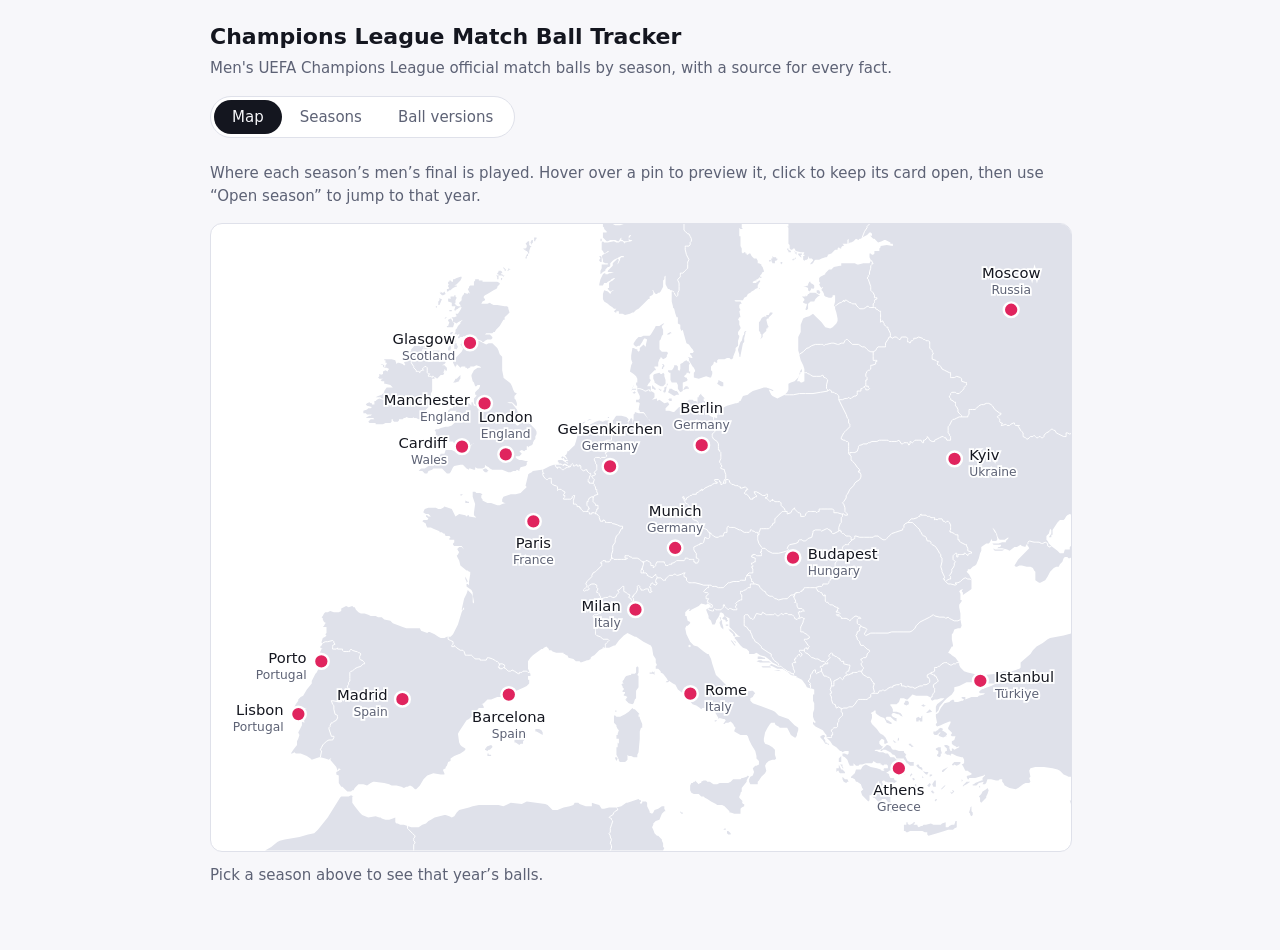
==== ucl-ball-tracker/index.html @ f36998cb "Add Champions League match ball tracker Co-Authored-By: Claude Sonnet 5.5 <noreply@anthropic.com> Cl" ====
<!DOCTYPE html>
<html lang="en"><head><meta charset="utf-8">
<meta name="viewport" content="width=device-width, initial-scale=1, viewport-fit=cover">
<title>Champions League Match Ball Tracker</title>
<style>
:root{--bg:#f7f7fa;--card:#fff;--tx:#14161f;--mu:#5d6275;--bd:#dfe1ea;--ac:#1d3fbf;--chip:#eef1fb;--warn:#fff4d6;--wtx:#6b4b00;box-sizing:border-box;padding-top:env(safe-area-inset-top,0px);padding-bottom:env(safe-area-inset-bottom,0px)}
@media (prefers-color-scheme:dark){:root:not([data-theme="light"]){--bg:#0f1119;--card:#181b27;--tx:#eceef6;--mu:#a0a6bd;--bd:#2a2f42;--ac:#8fa8ff;--chip:#222744;--warn:#3a2f10;--wtx:#f1d98a}}
html{scroll-padding-top:env(safe-area-inset-top,0px)}
body{margin:0;background:var(--bg);color:var(--tx);font:15px/1.5 system-ui,-apple-system,"Segoe UI",sans-serif}
main{max-width:860px;margin:0 auto;padding:20px 16px 48px}

h1{font-size:22px;margin:0 0 4px}h2{font-size:17px;margin:28px 0 10px}
.sub{color:var(--mu);margin:0 0 16px}
.tl{display:flex;align-items:center;gap:6px;margin-bottom:18px}
.tlnav{flex:none;width:34px;height:34px;border-radius:50%;border:1px solid var(--bd);background:var(--card);color:var(--tx);font:inherit;font-size:20px;line-height:1;cursor:pointer;display:flex;align-items:center;justify-content:center}
.tlnav.off{opacity:.3;pointer-events:none}
.tls{flex:1;min-width:0;overflow-x:auto;scrollbar-width:none;padding-bottom:18px;margin-bottom:-6px}
.tls::-webkit-scrollbar{display:none}
.tlt{position:relative;display:inline-flex;min-width:100%}
.tlbar{position:absolute;left:0;right:0;top:0;height:8px;border-radius:4px;background:var(--chip)}
.tlfill{position:absolute;left:0;top:0;bottom:0;border-radius:4px;background:var(--tx);transition:width .25s}
.tli{all:unset;position:relative;z-index:1;flex:none;width:124px;box-sizing:border-box;display:flex;flex-direction:column;align-items:center;gap:12px;padding-top:26px;cursor:pointer}
.tld{width:16px;height:16px;border-radius:50%;background:var(--bd);transition:box-shadow .15s}
.tli.on .tld{background:var(--tx);box-shadow:0 0 0 6px var(--bd)}
.tlp{font-size:15px;font-weight:600;padding:8px 14px;border-radius:999px;background:var(--chip);color:var(--mu)}
.tli.on .tlp{background:var(--tx);color:var(--bg)}
.tli:hover .tlp{color:var(--tx)}.tli.on:hover .tlp{color:var(--bg)}
.tli:focus-visible .tlp{outline:2px solid var(--ac);outline-offset:2px}
.tab{border:1px solid var(--bd);background:var(--card);color:var(--tx);padding:6px 14px;border-radius:999px;font:inherit;cursor:pointer}
.tab[aria-selected=true]{background:var(--ac);color:var(--bg);border-color:var(--ac)}
.card{background:var(--card);border:1px solid var(--bd);border-radius:12px;padding:16px;margin-bottom:14px}
.card h3{margin:0 0 2px;font-size:16px}.when{color:var(--mu);font-size:13px;margin-bottom:10px}
dl{margin:0;display:grid;grid-template-columns:130px 1fr;gap:8px 12px}
dt{color:var(--mu);font-size:13px}dd{margin:0}
.rv{display:block;margin-top:5px;font:inherit;font-size:11px;line-height:1.5;border:1px solid var(--bd);background:var(--card);color:var(--mu);border-radius:999px;padding:1px 4px;cursor:pointer;max-width:100%}
.rvb .rv{display:inline-block;margin:6px 0 0}
.rv[data-s="1"]{background:var(--warn);color:var(--wtx);border-color:transparent}
.rv[data-s="2"]{background:color-mix(in srgb,#22a559 22%,var(--card));color:var(--tx);border-color:transparent}
[data-st="2"] .chip{display:none}
.rvs{color:var(--mu);font-size:12px;margin:-6px 0 14px}
.chip{position:relative;display:inline-block;background:var(--chip);color:var(--ac);border-radius:6px;padding:0 6px;font-size:12px;margin-left:4px;text-decoration:none}
.chip::after{content:attr(data-tip);position:absolute;left:0;bottom:130%;width:max-content;max-width:260px;background:var(--tx);color:var(--bg);padding:6px 8px;border-radius:6px;font-size:12px;line-height:1.35;opacity:0;pointer-events:none;transition:opacity .12s;z-index:5;white-space:normal}
.chip:hover::after,.chip:focus-visible::after{opacity:1}
.note{background:var(--warn);color:var(--wtx);border-radius:8px;padding:8px 12px;margin:10px 0 0;font-size:13px}
ol.src{padding-left:0;list-style:none;margin:0}
ol.src li{padding:8px 0;border-bottom:1px solid var(--bd);display:flex;gap:10px;align-items:baseline;flex-wrap:wrap}
.id{font-weight:600;min-width:34px}.type{font-size:12px;color:var(--mu);border:1px solid var(--bd);border-radius:6px;padding:0 6px}
a{color:var(--ac)}ol.src a{overflow-wrap:anywhere}
ul{margin:6px 0 0;padding-left:20px}
.mapwrap{position:relative}.map{width:100%;height:auto;display:block;background:var(--card);border:1px solid var(--bd);border-radius:12px}
.land{fill:var(--bd);stroke:none}.bord{fill:none;stroke:var(--card);stroke-width:.8}.pin{cursor:pointer;outline:none}.pin circle{fill:#e0245e;stroke:#fff;stroke-width:2;transition:r .12s}
.pin:hover circle,.pin:focus circle,.pin.on circle{r:9}
.pin .cty{font-size:10px;fill:var(--mu)}
.pin text{font-size:12px;fill:var(--tx);paint-order:stroke;stroke:var(--card);stroke-width:3px;pointer-events:none}
.maptip{position:absolute;width:min(300px,92%);transform:translateX(-50%);background:var(--card);color:var(--tx);border:1px solid var(--bd);border-radius:10px;padding:10px 12px;box-shadow:0 6px 20px rgba(0,0,0,.18);font-size:13px;line-height:1.45;z-index:6}
.maptip[hidden]{display:none}
.tl[hidden]{display:none}
.vrow{display:flex;gap:12px;overflow-x:auto;margin:14px 0 4px;padding-bottom:8px}.vi{flex:0 0 180px;font-size:13px}.vi b{display:block;margin:6px 0 2px;font-size:14px}.ph{width:100%;aspect-ratio:1/1;border-radius:12px;border:1.5px dashed var(--mu);display:flex;align-items:center;justify-content:center;color:var(--mu);font-size:12px}.seg{display:inline-flex;border:1px solid var(--bd);border-radius:999px;padding:3px;background:var(--card);margin:0 0 16px}
.seg button{border:0;background:transparent;color:var(--mu);font:inherit;padding:6px 18px;border-radius:999px;cursor:pointer}
.seg button.on{background:var(--tx);color:var(--bg)}
.snav{display:flex;align-items:center;gap:8px;flex-wrap:wrap;margin-bottom:12px}.sp{flex:1}
.sb{border:1px solid var(--bd);background:var(--card);color:var(--tx);border-radius:8px;padding:6px 12px;font:inherit;font-size:13px;cursor:pointer}
.sb:hover{border-color:var(--ac);color:var(--ac)}
.tf{display:grid;grid-template-columns:auto 1fr;gap:2px 12px;margin:6px 0 2px}.tf dt{color:var(--mu)}.tf dd{margin:0}
.go{display:inline-block;margin-top:6px;border:1px solid var(--ac);background:transparent;color:var(--ac);border-radius:6px;padding:2px 10px;font:inherit;font-size:12px;cursor:pointer}.go:hover{background:var(--ac);color:var(--bg)}
.pic{display:block;width:min(100%,300px);aspect-ratio:1/1;object-fit:cover;object-position:center;background:#fff;margin:4px auto 12px;border-radius:12px}.cap{text-align:center;color:var(--mu);font-size:12px;margin-bottom:12px}
@media(max-width:520px){dl{grid-template-columns:1fr;gap:2px}dt{margin-top:6px}}
.pic{cursor:zoom-in}
.lb{position:fixed;inset:0;z-index:50;background:color-mix(in srgb,var(--bg) 45%,transparent);-webkit-backdrop-filter:blur(10px);backdrop-filter:blur(10px);display:flex;align-items:center;justify-content:center;overflow:auto;overscroll-behavior:contain}
.lb[hidden]{display:none}
.lb img{width:min(62vw,54vh);height:min(62vw,54vh);object-fit:contain;background:#fff;border-radius:12px;box-shadow:0 8px 30px rgba(0,0,0,.18);cursor:zoom-in;transition:transform .2s ease;user-select:none}
.lb img.z{transform:scale(2.4);cursor:zoom-out}
.lbw{position:relative;width:min(62vw,54vh);height:min(62vw,54vh)}
.lb .lbb{position:absolute;top:-46px;left:0;z-index:51;display:flex;align-items:center;gap:6px;background:var(--bg);color:var(--tx);border:1px solid var(--bd);border-radius:999px;padding:9px 16px 9px 12px;font:inherit;font-size:14px;font-weight:600;cursor:pointer;box-shadow:0 2px 10px rgba(0,0,0,.12)}
.lb .lbc{position:fixed;left:0;right:0;bottom:14px;text-align:center;color:var(--mu);font-size:13px;padding:0 16px;pointer-events:none}
.fin{padding:18px 16px 14px}
.fl{text-align:center;color:var(--mu);font-size:13px;margin-bottom:14px}.fl b{color:var(--tx);font-weight:600}
.fm{display:grid;grid-template-columns:1fr auto 1fr;align-items:center;gap:10px}
.tm{text-align:center;font-size:17px;font-weight:600;line-height:1.25;color:var(--mu)}
.tm.win{color:var(--tx)}
.tc{display:block;font-size:12px;font-weight:400;color:var(--mu);margin-top:2px}
.tm .pill{display:block;width:max-content;margin:8px auto 0;background:var(--ac);color:#fff;border-radius:999px;padding:2px 10px;font-size:11px;font-weight:600;letter-spacing:.04em;text-transform:uppercase}
.sc{text-align:center;font-size:34px;font-weight:700;letter-spacing:.02em;white-space:nowrap}
.sc small{display:block;font-size:12px;font-weight:600;color:var(--mu);letter-spacing:0;margin-top:2px}
.ftbd{text-align:center;color:var(--mu);font-size:15px;padding:6px 0}
.fsrc{text-align:center;margin-top:12px}
@media(max-width:520px){.fm{grid-template-columns:1fr;gap:8px}.tm{font-size:16px}.sc{font-size:30px}}
.yarr{display:flex;justify-content:center;gap:34px;margin:-2px 0 12px}
.yarr[hidden]{display:none}
.yarr button{width:28px;height:22px;border:1px solid var(--bd);background:var(--card);color:var(--tx);border-radius:999px;font:inherit;font-size:13px;line-height:1;cursor:pointer;padding:0}
.yarr button:hover:not(:disabled){background:var(--ac);border-color:var(--ac);color:#fff}
.yarr button:disabled{opacity:.35;cursor:default}
.ylw{text-align:center;margin:-4px 0 12px}.ylw[hidden]{display:none}
.ylw button{border:1px solid var(--ac);background:var(--card);color:var(--ac);border-radius:999px;padding:5px 14px;font:inherit;font-size:13px;font-weight:600;cursor:pointer}
.ylw button:hover{background:var(--ac);color:#fff}
.tli.cur{position:sticky;left:0;z-index:3;width:104px;background:linear-gradient(to bottom,transparent 10px,var(--bg) 10px)}
.tli.cur .tlcap{position:absolute;left:0;right:0;bottom:-17px;text-align:center;font-size:11px;color:var(--mu)}
@media(max-width:520px){.tli.cur{width:92px}.tli.cur .tlp{font-size:13px;padding:8px 10px}}
</style></head><body><main>
<h1>Champions League Match Ball Tracker</h1>
<p class="sub">Men's UEFA Champions League official match balls by season, with a source for every fact.</p>
<div class="seg" id="seg"><button data-v="map" class="on">Map</button><button data-v="seasons">Seasons</button><button data-v="versions">Ball versions</button></div>
<div class="rvs" id="rvs"></div>
<div class="tl" id="tlbox" hidden><button class="tlnav" id="tlprev" aria-label="Scroll to newer seasons">‹</button><div class="tls" id="tls"><div class="tlt" id="tlt"></div></div><button class="tlnav" id="tlnext" aria-label="Scroll to older seasons">›</button></div>
<div class="yarr" id="yarr" hidden><button type="button" id="ynew" aria-label="Newer season (forward one year)">←</button><button type="button" id="yold" aria-label="Older season (back one year)">→</button></div>
<div id="view"></div>
</main>
<script>
const S={"1":["UEFA.com: adidas unveils new UCL and UWCL balls (league phase)","Official","https://www.uefa.com/uefachampionsleague/news/029c-1e940765aef5-7fcc4f62fece-1000--adidas-unveils-n"],"2":["90min: match ball designs revealed for 2025/26","Media","https://www.90min.com/champions-league-match-ball-designs-revealed-2025-26"],"3":["SuperSport: adidas press release text (league phase balls)","Press release","https://supersport.com/football/news/906ee7b3-3620-4c96-b8d7-da6984ed015b/adidas-unveils-new-official-match-balls-for-league-phase-of-ucl-women-s-champs-league"],"4":["Statsroom: adidas unveils 2025/26 balls (tech and design)","Media","https://statsroom.com/news/68b053472ccb5fc35b8578d6/adidas-unveils-new-official-match-balls-for-202526-uefa-champions-league-and-womens-champions-league"],"5":["Arsenal.com: adidas unveils Champions League match balls","Club site","https://prd-sandbox.arsenal.com/news/adidas-unveils-champions-league-match-balls-a0iYk8W05B77"],"6":["Pulse Ghana: adidas 25th-anniversary UCL ball","Media","https://www.pulse.com.gh/story/adidas-unveils-25th-anniversary-uefa-champions-league-match-ball-2026011314260526260"],"7":["Footy Headlines: 25-year anniversary ball (pre-release leak)","Leak","https://amp.footyheadlines.com/911584146482834496"],"8":["UEFA.com: adidas unveils official match ball for 2026 final","Official","https://www.uefa.com/uefachampionsleague/news/02a2-1fe20f7f09cf-9bcd591d1c6e-1000--adidas-unveils-official-match-ball-for-2026-champions-leag"],"9":["Goal: adidas reveal 2026 Budapest final ball","Media","https://www.goal.com/en-ng/news/adidas-champions-league-2026-final-ball/blt20774b42022914b2"],"10":["Soccer Bible: adidas drops the final ball for Budapest 2026","Media","https://www.soccerbible.com/performance/football-equipment/2026/02/adidas-drops-the-uefa-champions-league-final-ball-for-budapest-2026/amp/"],"11":["Inside World Football: adidas rolls out 2026 UCL ball (Feb 9)","Media","https://www.insideworldfootball.com/2026/02/09/adidas-rolls-2026-uefa-champions-league-ball/"],"12":["Foot Africa: final ball unveiled, on sale Feb 9","Media","https://foot-africa.com/en/news/champions-league-2026-adidas-unveils-the-official-final-ball-photo-1078598/"],"13":["Max Ivanov (Substack note): debut at knockout play-off, Feb 17","Social post","https://substack.com/@maxivanovofficial/note/c-213748854"],"14":["World Soccer Store: KO and final ball listing","Retail","https://worldsoccerstore.it.com/?p=61055"],"15":["Footy Headlines: final ball colorway leak","Leak","https://www.footyheadlines.com/2025/05/ucl-25-26-final-ball.html?m=1"],"16":["House of Heat: league stage ball","Retail/blog","https://houseofheat.co/adidas/adidas-2026-uefa-champions-league-final-ball-budapest"],"17":["Juventus.com: league phase balls","Club site","https://www.juventus.com/en/news/articles/stars-on-the-ball-eyes-on-the-prize-juventus-champions-league-begins"],"18":["UEFA.com: adidas unveils 2026/27 league phase balls (26 Aug 2026)","Official","https://www.uefa.com/uefachampionsleague/news/02a8-217045418da6-07a4f6945e68-1000--adidas-unveils-new-uefa-champions-league-and-uefa-women-s-ch/"],"19":["UEFA.com (UC3): adidas celebrates 25-year partnership with anniversary ball","Official","https://www.uefa.com/uc3/news-and-sales/news/02a1-1fa9bfb63dd0-33417ef82ac7-1000--adidas-celebrates-25-year-uefa-champions-league-partnershi/"],"20":["Goal: adidas drop the official 2026-27 UCL match balls","Media","https://www.goal.com/en-gb/news/adidas-2026-27-champions-league-match-balls/blt2a8739600ff74b24"],"21":["Inside World Football: adidas unveils 2026/27 balls (Aug 27)","Media","https://www.insideworldfootball.com/2026/08/27/adidas-unveils-official-uefa-champions-league-match-balls/"],"22":["Footy Headlines: 26-27 league stage ball leak","Leak","https://footyheadlines.com/2025/11/ucl-26-27-ball.html"],"23":["Footy Headlines: 2027 final ball leak (June 2026)","Leak","https://www.footyheadlines.com/2026/06/adidas-2027-match-balls-leaked.html"],"24":["Skroutz: 26/27 ball product guide (retail)","Retail","https://www.skroutz.gr/articles/4129/champions-league-ball-26-27"],"25":["Foot Africa: 2026-27 official ball unveiled","Media","https://foot-africa.com/en/news/champions-league-the-2026-2027-seasons-official-ball-unveiled-1330555/"],"26":["Footy Headlines: Champions League 26-27 Winter Ball released","Media","https://www.footyheadlines.com/8747120455/champions-league-26-27-winter-ball-released.html"],"27":["Unisport: UCL 26/27 Pro Winter Ball product page","Retail","https://www.unisportstore.com/footballs/adidas-football-pro-winter-champions-league-202627-match-ball-lucid-lemonpure-ruby/469429/"],"28":["Goal: 2025-26 UCL balls gallery and buying guide","Media (gallery)","https://www.goal.com/en/lists/adidas-champions-league-2025-26-match-balls/bltd18a74a9fbd8dd1c"],"29":["Arsenal.com: adidas reveals final match ball","Club site","https://prd-sandbox.arsenal.com/news/adidas-reveals-champions-league-final-match-ball-ajKdM7E2StPd"],"30":["KEEPERsport: UCL Final 2026 Pro match ball product page","Retail","https://www.keepersport.net/10371189-jx9077-jx9077-5.html"],"31":["Pro:Direct: UCL 26/27 Pro ball product page","Retail","https://www.prodirectsport.us/products/adidas-uefa-champions-league-26-27-pro-soccer-ball-white-multicolour-soccer-balls-4005336"],"32":["UEFA.com: 2026/27 Champions League dates and final","Official","https://www.uefa.com/uefachampionsleague/news/02a6-20d57cfcd03e-407c22a7f465-1000--2026-27-champions-league-teams-dates-draws-format-final/"],"33":["AP via Gulf News: Madrid to host 2027 final (also gives Budapest, 30 May 2026)","Media","https://gulfnews.com/sport/football/madrid-to-host-2027-champions-league-final-1.500266031"],"34":["adidas News: reveals 2024/25 UCL and UWCL official match balls (press release)","Press release","https://news.adidas.com/teams/adidas-reveals-official-match-balls-of-2024-25-uefa-champions-league--and-uefa-women-s-champions-lea/s/ec12c573-80f6-4f95-860a-b53be6244bad"],"35":["UEFA.com: adidas unveils official 2024/25 balls (28 Aug 2024)","Official","https://www.uefa.com/uefachampionsleague/news/0290-1bb7f3659be7-1a501c9de8ff-1000--adidas-unveils-official-2024-25-uefa-champions-league-and-u"],"36":["UEFA.com: adidas unveil Fired Up ball for matchdays 7 and 8 (12 Dec 2024)","Official","https://www.uefa.com/uefachampionsleague/news/0294-1c8d1db6b59c-7d352f8eadbb-1000--adidas-unveil-new-fired-up-ball-to-be-used-on-champions-/"],"37":["UEFA.com: adidas and UEFA unveil knockout phase ball, Pro Ball Munich (10 Feb 2025)","Official","https://www.uefa.com/uefachampionsleague/news/0296-1d05cce76383-5deb5114c6ba-1000--adidas-and-uefa-unveil-new-official-ball-for-uefa-champi/"],"38":["SuperSport: adidas unveils knockout phase ball (on pitch from 11 Feb)","Media","https://supersport.com/football/general/news/d44bd83d-2aa6-4daa-a2de-d53a29a08adb/adidas-unveils-new-official-match-ball-for-knockout-phase-of-uefa-champions-league-24-25"],"39":["Soccer Bible: 24/25 knockout phase match ball","Media","https://www.soccerbible.com/performance/football-equipment/2025/02/adidas-present-the-2425-knockout-phase-match-ball-for-the-champions-league/amp/"],"40":["Versus: adidas unveils UCL and UWCL balls for 2024/25","Media","https://versus.uk.com/articles/adidas-unveils-ucl-and-uwcl-official-match-balls-for-2024-25"],"41":["SGB Online: adidas releases 2024/25 UCL and UWCL balls","Media","https://sgbonline.com/?p=321104"],"42":["Flashscore: 2025 final, Allianz Arena, Munich, 31 May","Media","https://www.flashscore.com/news/football-champions-league-2025-champions-league-final-inter-v-psg-where-to-watch-and-all-you-need-to-know/WYZpmSon/"],"43":["Euronews: PSG win the 2026 final on penalties against Arsenal","Media","https://www.euronews.com/2026/05/30/paris-saint-germain-wins-the-champions-league-after-penalty-shootout-victory-against-arsen"],"44":["AP via Michigan Public: PSG win back-to-back titles after shootout vs Arsenal","Media","https://www.michiganpublic.org/2026-05-30/psg-wins-back-to-back-champions-league-titles-after-shootout-victory-against-arsenal"],"45":["Surf Wiki: 2025 UEFA Champions League final (PSG 5-0 Inter, 31 May 2025)","Reference","https://www.doc.surf/wiki/2025-uefa-champions-league-final"],"46":["adidas Singapore: UCL Pro 24/25 League Phase Ball","Brand store","https://www.adidas.com.sg/ucl-pro-24-25-league-phase-ball/IS7438.html"],"47":["Authentic Soccer: UCL Pro 24 ball","Retail","https://authenticsoccer.com/adidas-UCL-Pro-24-Soccer-Ball-White-Black-IS7438.aspx"],"48":["Team Town Sports: UCL24 Pro ball","Retail","https://teamtownsports.com/en_CA/sports/soccer/soccer-balls/adidas/ucl24-pro-soccer-ball/9032404.html"],"49":["ProSoccer: 2024-25 UCL Pro match ball","Retail","https://www.prosoccer.com/products/adidas-2024-25-ucl-pro-match-ball"],"50":["Supersports Vietnam: adidas UCL Pro ball","Retail","https://supersports.com.vn/en/products/banh-bong-da-adidas-ucl-pro-is7438-white"],"51":["adidas Canada: UCL Pro 24/25 Knockout Phase Ball","Brand store","https://www.adidas.ca/en/uefa-champions-league-pro-24-25-knockout-phase-ball/JH1279.html"],"52":["eBay: adidas UCL Pro 24/25 ball, seller listing","Marketplace","https://www.ebay.de/itm/167307583562"],"53":["adidas Ireland: UCL Pro 25/26 League Stage Ball","Brand store","https://www.adidas.ie/ucl-pro-25-26-league-stage-ball/JD0188.html"],"54":["ProSoccer: 2025 UCL Pro League Stage ball","Retail","https://www.prosoccer.com/products/adidas-2025-ucl-pro-league-stage-soccer-ball"],"55":["Team Town Sports: 2025 UCL Pro ball","Retail","https://www.teamtownsports.com/en_CA/sports/soccer/soccer-balls/adidas/2025-ucl-pro-soccer-ball/9035302.html"],"56":["Premium Soccer: UCL Pro 25/26 League Stage Ball","Retail","https://premiumsoccer.com/products/ucl-pro-25-26-league-stage-ball-jd0188"],"57":["adidas UK: UCL Pro 25/26 League Stage Ball","Brand store","https://www.adidas.co.uk/ucl-pro-25-26-league-stage-ball/JD0188.html"],"58":["Pro:Direct US: UCL 25/26 Pro Third ball (white/silver)","Retail","https://www.prodirectsport.us/products/adidas-uefa-champions-league-25-26-pro-third-soccer-ball-white-silver-met-soccer-balls-1041910"],"59":["Pro:Direct EU: UCL 25/26 Pro Third ball (white/silver)","Retail","https://www.prodirectsport.ie/products/adidas-uefa-champions-league-25-26-pro-third-football-white-silver-met-footballs-1041910"],"60":["Soccer Bible: adidas drop special 25/26 UCL third ball","Media","https://backoffice.soccerbible.com/performance/football-equipment/2026/01/adidas-drop-special-2526-ucl-third-ball/"],"61":["Pro:Direct EU: UCL 25/26 Pro ball, dark purple (knockouts and final)","Retail","https://www.prodirectsport.ie/products/adidas-uefa-champions-league-25-26-pro-football-dark-purple-white-solar-yellow-footballs-1041948"],"63":["ProSoccer: 2026-27 UCL Pro ball","Retail","https://www.prosoccer.com/products/adidas-2026-27-ucl-pro-soccer-ball"],"64":["Pro:Direct EU: UCL 26/27 Pro ball","Retail","https://www.prodirectsport.ie/products/adidas-uefa-champions-league-26-27-pro-football-white-multicolour-footballs-4005336"],"65":["adidas Turkey: UCL 26/27 Pro Ball","Brand store","https://www.adidas.com.tr/en/uefa-champions-league-26-27-pro-ball/KE9757.html"],"66":["Pro:Direct EU: UCL 26/27 Winter League football (replica)","Retail","https://www.prodirectsport.ie/products/adidas-uefa-champions-league-26-27-winter-league-football-lucid-lemon-green-purple-burst-footballs-4005339"],"67":["adidas US: UCL Pro Winter 24/25 League Phase Ball","Brand store","https://www.adidas.com/us/ucl-pro-winter-24-25-league-phase-ball/IX4052.html"],"68":["Wikipedia: Adidas Finale (ball table by season)","Reference","https://en.wikipedia.org/wiki/Adidas_Finale"],"69":["Wikipedia: List of European Cup and UEFA Champions League finals","Reference","https://en.wikipedia.org/wiki/List_of_European_Cup_and_UEFA_Champions_League_finals"],"70":["Soccer Bible: adidas UCL Finale ball retrospect (every final ball 2001-2018)","Media (gallery)","https://www.soccerbible.com/performance/football-equipment/2018/adidas-ucl-finale-ball-retrospect/"],"71":["Footy Headlines: all adidas Champions League final balls since 2001","Media (gallery)","https://www.footyheadlines.com/2021/02/all-adidas-champions-league-final-balls-since-2001.html"],"72":["UEFA.com: adidas matchballs (Finale London 2011)","Official","https://www.uefa.com/uefachampionsleague/news/newsid=934490.html"],"73":["UEFA.com: final match ball 2013, Wembley","Official","https://www.uefa.com/uefachampionsleague/news/0205-0e9e1d44bb7f-ffd7020e6069-1000--final-match-ball"],"74":["adidas press text via Football Fashion: Finale Wembley 2013","Press release","https://footballfashion.org/wordpress/2013/01/30/adidas-finale-wembley-official-match-ball-for-the-uefa-champions-league-final-2013/"],"75":["Soccer Bible: adidas reveal UCL 17/18 group stage match ball","Media","https://www.soccerbible.com/performance/football-equipment/2017/adidas-reveal-ucl-1718-group-stage-match-ball/"],"76":["Soccer Bible: adidas unveil 2018 Champions League final ball (Kyiv)","Media","https://www.soccerbible.com/performance/football-equipment/2018/adidas-unveil-2018-champions-league-final-ball/"],"77":["Soccer Bible: adidas unveil the 2019 UCL Finale match ball (Madrid)","Media","https://www.soccerbible.com/performance/football-equipment/2019/adidas-unveil-the-2019-ucl-finale-match-ball/"],"78":["Soccer Bible: adidas reveal the UCL 2020 Finale Istanbul ball","Media","https://www.soccerbible.com/performance/football-equipment/2020/02/adidas-reveal-the-ucl-2020-finale-istanbul-ball/"],"79":["Soccer Bible: adidas unveil the Finale Istanbul 21 ball","Media","https://www.soccerbible.com/performance/football-equipment/2021/02/adidas-unveil-the-finale-istanbul-21-ucl-official-match-ball/"],"80":["UEFA.com: official ball for the 2020/21 group stage (press release)","Official","https://www.uefa.com/news-media/news/0262-108125aa7213-ea41fa91a319-1000--official-ball-for-2020-21-uefa-champions-league-group-stage-pre/"],"81":["Footy Headlines: Finale Istanbul 2021 20th anniversary ball","Media","https://amp.footyheadlines.com/7432908565914796158"],"82":["adidas News: official match ball for the 2022 final (Peace Ball)","Press release","https://news.adidas.com/football/adidas-introduces-the-official-match-ball-of-the-uefa-champions-league-final/s/6374bf27-fe94-4883-bb46-4db60edc601f"],"83":["Soccer Bible: adidas unveil the 2022 UCL final ball","Media","https://www.soccerbible.com/performance/football-equipment/2022/05/adidas-unveil-2022-ucl-final-official-match-ball/"],"84":["FourFourTwo: UCL Pro Void, the 2022/23 Champions League ball","Media","https://www.fourfourtwo.com/news/champions-league-ball-202223-adidas-have-dropped-the-new-ucl-pro-void-ball-already-and-its-bright-and-bold"],"85":["Footy Headlines: Adidas UCL Pro Void 22-23 ball","Media","https://amp.footyheadlines.com/7331943869593073421"],"86":["UEFA.com: official 2023 final ball unveiled (Istanbul)","Official","https://uefa.com/uefachampionsleague/news/027f-1779a6e4c880-13c4840a9135-1000--official-2023-uefa-champions-league-final-ball-unveiled"],"87":["Soccer Bible: adidas unveil 2023 UCL knockout and final ball","Media","https://www.soccerbible.com/performance/football-equipment/2023/02/adidas-unveil-2023-ucl-knockout-final-match-ball/"],"88":["adidas Philippines: UCL Pro Istanbul ball","Brand store","https://www.adidas.com.ph/ucl-pro-istanbul-ball/HU1576.html"],"89":["Soccerpost: adidas UCL Istanbul Pro match ball","Retail","https://soccerpost.com/products/adidas-ucl-istanbul-pro-match-ball-white-royblu-sorang-silvmt-hu1576"],"90":["Classic Football Shirts: 2023 UCL final Pro match ball","Retail","https://classicfootballshirts.com/2023-uefa-champions-league-final-adidas-pro-match-ball-in-box-size-5hu1576-mcy-int-5.html"],"91":["adidas Australia: UCL Pro 23/24 Group Stage Ball","Brand store","https://www.adidas.com.au/ucl-pro-ball/IA0953.html"],"92":["Dick's Sporting Goods: adidas UCL 23/24 group stage Pro ball","Retail","https://www.dickssportinggoods.com/p/adidas-uefa-champions-league-23-24-group-stage-pro-official-match-ball-23adiuclprf23xxxxscb/23adiuclprf23xxxxscb"],"93":["Dick's Sporting Goods: adidas UCL 2024 knockout stage Pro ball","Retail","https://www.dickssportinggoods.com/p/adidas-uefa-champions-league-2024-knockout-stage-pro-official-match-ball-24adiuclprss24xxxscb/24adiuclprss24xxxscb"],"94":["adidas Australia: UCL Pro 23/24 Knockout Ball","Brand store","https://www.adidas.com.au/ucl-pro-23-24-knockout-ball/IN9340.html"],"95":["adidas US: UCL Pro 23/24 Knockout Ball","Brand store","https://www.adidas.com/us/ucl-pro-23-24-knockout-ball/IN9340.html"],"96":["Sports Illustrated: new UCL ball unveiled for the knockout rounds (23/24)","Media","https://www.si.com/fannation/soccer/futbol/news/new-uefa-champions-league-ball-unveiled-for-knockout-rounds"],"97":["Real Madrid shop: adidas UCL Pro football 23/24","Retail","https://shop.realmadrid.com/en/products/rmcfeq0074-adidas-ucl-pro-football-23-24"],"98":["FourFourTwo: buy the new knockout stages ball (Finale 21 20th anniversary)","Media","https://fourfourtwo.com/features/champions-league-buy-the-new-knockout-stages-ball-now"],"99":["The Soccer Store: Finale 21 20th Anniversary UCL League ball","Retail","https://www.thesoccerstore.com/adidas-finale-21-20th-anniversary-ucl-league-soccer-ball"],"101":["Footy Headlines: all-new adidas 2022 Champions League final ball","Media","https://www.footyheadlines.com/2022/05/new-adidas-2022-champions-league-final.html"],"102":["SportsLogos.Net: adidas unveils redesigned 2022 final ball","Media","https://news.sportslogos.net/2022/05/24/adidas-unveils-redesigned-match-ball-for-2022-uefa-champions-league-final/soccer/"],"103":["Footy Headlines: UEFA stops using the St Petersburg final ball","Media","https://amp.footyheadlines.com/1068894595792704785"],"104":["Hypebeast: adidas launches final match ball as a message for peace","Media","https://hypebeast.com/2022/5/adidas-football-uefa-champions-league-final-match-ball-peace"],"105":["Footy Headlines: adidas 16-17 Champions League ball and winter ball","Media","https://www.footyheadlines.com/2015/12/adidas-16-17-champions-league-ball.html"],"106":["Unisport: adidas Champions League final 2016/17 winter match ball","Retail","https://www.unisportstore.com/football-equipment/adidas-football-champions-league-final-201617-match-ball-winter/152132"],"107":["Football Shirt Culture: UCL Finale 16 official winter match ball (Solar Orange / Vapour Steel)","Retail","https://www.footballshirtculture.com/equipment/adidas-ucl-finale-16-official-winter-match-ball-solar-orange-vapour-steel.html"],"108":["Gaponez: adidas Finale Winter 2016 ball","Retail","https://gaponez.com/adidas-soccer-ball-finale-winter-2016-ap0484/"],"109":["eBay UK: adidas official match UEFA Finale Champions League winter ball (2015/16)","Marketplace","https://www.ebay.co.uk/p/1339637097"],"110":["Fun Kids: see the new UCL 2016/17 ball, adidas Finale 16","Media","https://www.funkidslive.com/sport/see-new-uefa-champions-league-201617-ball-adidas-finale-16"],"111":["Football Fashion: adidas 2016/17 UCL official match ball (group stage)","Media","https://footballfashion.org/wordpress/2016/08/26/adidas-201617-uefa-champions-league-official-match-ball/amp/"],"112":["Latin Post: adidas unveils the Finale Cardiff ball","Media","https://www.latinpost.com/articles/135296/20170215/adidas-unveils-official-ball-uefa-champions-league-elimination-match-signify.htm"],"113":["Bleacher Report: ranking the Champions League final match balls of the last decade","Media","https://bleacherreport.com/articles/2616824-ranking-the-champions-league-final-match-balls-over-the-last-decade"],"114":["Unisport blog: adidas unveil the official Champions League match ball for the final in Milan","Retail","https://www.unisportstore.com/blog/2359-adidas-unveil-the-official-champions-league-match-ball-for-the-final-in-milan"],"115":["Footy Headlines: adidas Finale 2015 (15-16) Champions League ball","Media","https://www.footyheadlines.com/2015/03/adidas-finale-2015-15-16-champions-league-ball.html"],"116":["Football Fashion: adidas unveils the Finale 15 UEFA Champions League ball","Media","https://footballfashion.org/wordpress/2015/08/26/adidas-unveils-uefa-champions-league-ball/amp/"],"117":["Unisport: adidas Champions League 2015 Finale match ball","Retail","https://unisportstore.com/football-equipment/adidas-football-champions-league-2015-finale-match-ball/134705"],"118":["Footy Headlines: adidas Finale 14 (14-15) Champions League ball","Media","https://www.footyheadlines.com/2014/01/adidas-finale-14-14-15-champions-league.html"],"119":["Footy Headlines: adidas 13/14 Champions League ball and winter ball","Media","https://amp.footyheadlines.com/5161099393115626368"],"120":["Football Fashion: adidas 2013/2014 UEFA European club competition match balls (adidas launch text)","Press release","https://footballfashion.org/wordpress/2013/08/29/adidas-20132014-uefa-european-club-competition-match-balls"],"121":["Sportskeeda: new ball for 2013-14 Champions League released","Media","https://sportskeeda.com/football/new-ball-for-2013-14-champions-league-released"],"122":["Soccer Bible: adidas launch the UCL Finale 13 OMB","Media","https://www.soccerbible.com/news-archive/2013/07/adidas-launch-ucl-finale-14-ball/"],"123":["Unisport blog: the footballs are ready for European football (Finale 13 pre-order)","Retail","https://www.unisportstore.com/blog/31170-the-footballs-are-ready-for-european-football-are-you"],"124":["Football Fashion: adidas 2012/13 UEFA Champions League and Europa League match balls (adidas launch text)","Press release","https://footballfashion.org/wordpress/2012/08/30/adidas-201213-uefa-champions-league-and-europa-league-match-balls"],"125":["adidas media release: Finale 12 and Europa League match balls (PDF)","Press release","https://preview.thenewsmarket.com/Previews/ADID/DocumentAssets/253051.pdf"],"126":["Royal Madrid fan blog: adidas Finale 12, Champions League ball 2012-13","Blog","https://royalmadridcf.blogspot.com/2012/09/adidas-finale-12-champions-league-ball.html"],"127":["UEFA.com: Finale Madrid starball takes flight (launch article, 9 March 2010)","Official","https://www.uefa.com/uefachampionsleague/news/01e3-0e73f8aa766c-b44fbd2a8c0d-1000--finale-madrid-starball-takes-flight"],"128":["NSS Magazine: Nike's Champions League balls (NK 800 Geo, 1998-2000)","Media (gallery)","https://nssmag.com/en/sports/27818/balls-nike-champions-league"],"129":["Foot-Ballz: Nike NK 800 Geo","Blog","https://foot-ballz.com/nike-nk-800-geo"],"130":["Soccer Bible: adidas Finale 10 Champions League match ball 2010/11 (launch post)","Media (gallery)","https://www.soccerbible.com/news-archive/2010/06/adidas-finale-10-football-champions-league-match-ball-10-11/"],"131":["Footy-Boots: adidas Finale 10 Champions League match ball","Blog","https://www.footy-boots.com/adidas-finale-10-champions-league-match-ball/"],"132":["eBay listing: adidas Finale 10 UEFA Champions League 2010/2011 PowerOrange OMB (resale)","Marketplace","https://www.ebay.com/itm/187806162822"],"133":["Hypebeast: Nike and the Premier League 20th anniversary 2000/01 Geo Merlin ball recreation","Media","https://hypebeast.com/2019/8/nike-geo-merlin-football-premier-league-20th-anniversary-rerelease"],"134":["eBay listing: Nike Geo Merlin Vapor OMB 2000/01 Champions League match ball (resale)","Marketplace","https://www.ebay.de/itm/256892419589"],"135":["FourFourTwo: Champions League ball, Pro, Authentic, Replica and mini versions (16 Feb 2022)","press","https://www.fourfourtwo.com/features/buy-the-adidas-champions-league-ball-football-buying-pro-authentic-replica-mini-competition-training-club-cl-ucl"],"136":["ProSoccer: adidas 2025 UCL Pro League Stage ball","retailer","https://www.prosoccer.com/products/adidas-2025-ucl-pro-league-stage-soccer-ball"],"137":["ProSoccer: adidas 2025 UCL Competition League Stage ball","retailer","https://www.prosoccer.com/en-au/products/adidas-2025-ucl-competition-league-stage-soccer-ball"],"138":["Unisport: Champions League footballs (2026/27 range)","retailer","https://www.unisportstore.com/football-equipment/3262-champions-league-footballs/"]};
const Y={"2023/24":{"label":"2023/24 season (final: London, England, Wembley)","manufacturer":["adidas (official match ball supplier)",[68]],"winner":["Real Madrid, beating Borussia Dortmund 2-0",[69]],"balls":[{"name":"Group stage ball (UCL Pro 23/24)","phase":"Group stage","pic":"[data-uri]","img":[92,91],"off":["<b>Goal:</b> adidas built the design around the Champions League anthem. The 12 star panels spell out “The Champions” in flowing calligraphy, and small musical notes add detail.",[91]],"facts":[["When used","Group stage only.",[91,92]],["Colours","White, silver metallic, bright cyan and royal blue.",[91]],["Construction","100% polyurethane cover, butyl bladder, thermally bonded seamless build, FIFA Quality Pro.",[91]]]},{"name":"Knockout and final ball (UCL Pro London)","phase":"Knockout phase through the final","pic":"[data-uri]","img":[93,94,95,97],"off":["<b>Goal:</b> to celebrate London, the final host. adidas describes the lion as a symbol of the history and culture of England and its capital. The graphics show two roaring lions among the stars, on an orange and yellow base with blue-outlined white stars, instead of the group stage’s white and blue look.",[96,94]],"facts":[["When used","Knockout rounds through the final.",[95,96]],["Colours","White, glow blue and flash orange.",[94]]]}],"open":[]},"2022/23":{"label":"2022/23 season (final: Istanbul, Türkiye, 10 June 2023)","manufacturer":["adidas (official match ball supplier)",[68]],"winner":["Manchester City, beating Inter Milan 1-0",[69]],"balls":[{"name":"UCL Pro Void (group stage)","phase":"Group stage","pic":"[data-uri]","img":[84,85],"off":["<b>Goal:</b> a deep-space look: a white base with black logos and multicolour star panels covered in vibrant graphics. Because the 2022 World Cup was held in November, this group stage ran early, from September to the first week of November. A high-visibility winter version was also made for snow and fog.",[85,84]],"facts":[["When used","Group stage only. It ran early, from September to early November 2022, because of the World Cup. A winter version existed for snow and fog.",[85,84]],["Colours","White, silver metallic, bright cyan and a Pantone accent.",[85]],["Construction","Seamless, thermally bonded surface, same technology as recent balls.",[85]]]},{"name":"UCL Pro Istanbul (knockout and final)","phase":"Knockout phase through the final","pic":"[data-uri]","img":[88,89,90,87],"off":["<b>Goal:</b> to reflect Istanbul’s heritage and the legacy of the competition. Soccer Bible says it flips the group stage look: white stars on a blue background, with gold and silver graphics inspired by traditional Turkish art. Wikipedia adds that the gold stands for the city’s history and the silver for the trophy.",[87,68]],"facts":[["When used","Knockout stages through the final on 10 June 2023.",[86,87]],["Colours","White, royal blue, solar orange and silver metallic.",[88]]]}],"open":[]},"2021/22":{"label":"2021/22 season (final: Paris, France, 28 May 2022)","manufacturer":["adidas (official match ball supplier)",[68]],"winner":["Real Madrid, beating Liverpool 1-0",[69]],"balls":[{"name":"Finale 21 (group stage)","phase":"Group stage","pic":"[data-uri]","img":[71,70],"off":["Wikipedia lists the 2021/22 season ball as Finale 21, in white with solar red, yellow and orange and overlapping star panels. I did not find a launch article that explains its design intent.",[68]],"facts":[["When used","Group stage. I could not confirm whether it was also used in the knockouts.",[68]],["Colours","White with solar red, yellow and orange.",[68]]],"note":"Little design detail found in my sources."},{"name":"Finale Paris (the Peace Ball)","phase":"Final","pic":"[data-uri]","picNote":"This is the original Saint Petersburg 22 final ball. UEFA withdrew it after the venue moved, and the Paris final used the Peace Ball.","img":[82,83,101,102,104],"off":["<b>Goal:</b> a message of peace. UEFA moved the final from St Petersburg to Paris because of the war in Ukraine, and adidas replaced the St Petersburg-branded ball with a new final ball. It has silver star panels among white hexagons, with the word for peace printed in Cyrillic and English on a panel. It was to be auctioned after the game for UNHCR, and UEFA stopped using the earlier St Petersburg ball.",[102,104,103]],"facts":[["When used","The final only (28 May 2022). The earlier St Petersburg-branded final ball was withdrawn.",[102,103]],["Replaced","The St Petersburg-branded final ball was withdrawn after the venue change.",[103]]]}],"open":[]},"2020/21":{"label":"2020/21 season (final: Porto, Portugal, 29 May 2021)","manufacturer":["adidas (official match ball supplier)",[68]],"winner":["Chelsea, beating Manchester City 1-0 (limited crowd)",[69]],"balls":[{"name":"Finale 20 (group stage)","phase":"Group stage","pic":"[data-uri]","img":[98,80],"off":["Wikipedia lists Finale 20 as white with light blue, dark blue and orange; FourFourTwo calls it a blue and orange design that was retired when the knockouts began. UEFA published a press release for it.",[68,98,80]],"facts":[["When used","Group stage only; it was retired when the knockouts began.",[80,98]],["Colours","White, light blue, dark blue and orange.",[68]]],"note":"UEFA's page is listed here, but I only have its title."},{"name":"Finale Istanbul 21 (20th anniversary)","phase":"Knockout phase through the final","pic":"[data-uri]","img":[98,99,79,81],"off":["<b>Goal:</b> to celebrate 20 years of the starball. adidas says the ball brings together designs from all 20 previous finals, and FourFourTwo describes a monochrome pattern with white stars, a return to the black and white look of the early 2000s. It still carries Istanbul branding even though the final moved to Porto.",[79,98,81]],"facts":[["When used","Knockout phase from its start until the final.",[79,98]],["Name","Finale 21 20th Anniversary UCL Pro ball; a League version is also sold.",[98,99]]]}],"open":[]},"2019/20":{"label":"2019/20 season (final: Lisbon, Portugal)","manufacturer":["adidas (official match ball supplier)",[68]],"winner":["Bayern Munich, beating Paris Saint-Germain 1-0 (behind closed doors)",[69]],"balls":[{"name":"Finale 19 (group stage)","phase":"Group stage","pic":"[data-uri]","img":[71],"off":["Wikipedia lists Finale 19 in green, blue, yellow, orange, dark blue and white. It uses a revised panel construction in which the panels overlap, rather than meeting at the edges, to improve durability.",[68]],"facts":[["When used","Group stage.",[68]],["Colours","Green, blue, yellow, orange, dark blue and white.",[68]],["Construction","Overlapping panel design, new from this season.",[68]]]},{"name":"Finale Istanbul (knockouts)","phase":"Knockout phase through the final","pic":"[data-uri]","img":[78,71],"off":["<b>Goal:</b> the design is a map of Istanbul, split by the Bosporus. The final was planned for Istanbul but was played in Lisbon.",[68,78,69]],"facts":[["When used","Knockout stage, from the day it was unveiled, through the final in Lisbon.",[78,69]]],"note":"The ball is branded Istanbul, but the final was played in Lisbon."}],"open":[]},"2018/19":{"label":"2018/19 season (final: Madrid, Spain, Metropolitano)","manufacturer":["adidas (official match ball supplier)",[68]],"winner":["Liverpool, beating Tottenham Hotspur 2-0",[69]],"balls":[{"name":"Finale 18 (group stage)","phase":"Group stage","pic":"[data-uri]","img":[71,70],"off":["Wikipedia lists Finale 18 as blue, yellow and white. I did not find a launch article that explains its design intent.",[68]],"facts":[["When used","Group stage.",[68]],["Colours","Blue, yellow and white.",[68]]],"note":"Little design detail found in my sources."},{"name":"Finale Madrid 19","phase":"Knockout phase through the final","pic":"[data-uri]","img":[77,70,71],"off":["<b>Goal:</b> to reflect the host country. Soccer Bible describes fiery hues reminiscent of Spain’s national colours, and Wikipedia says the colours represent the Spanish flag.",[77,68]],"facts":[["When used","Knockout stage through the final.",[77,68]]]}],"open":[]},"2017/18":{"label":"2017/18 season (final: Kyiv, Ukraine, 26 May 2018)","manufacturer":["adidas (official match ball supplier)",[68]],"winner":["Real Madrid, beating Liverpool 3-1",[69]],"balls":[{"name":"Finale 17 (group stage)","phase":"Group stage","pic":"[data-uri]","img":[75,70,71],"off":["Soccer Bible says Finale 17 freshens up the iconic stars for the new campaign; it was rolled out with the group stage draw. Wikipedia lists it in blue, yellow, white and silver.",[75,68]],"facts":[["When used","Group stage, rolled out around the group stage draw.",[75]],["Colours","Blue, yellow, white and silver.",[68]]]},{"name":"Finale Kyiv","phase":"Knockout phase through the final","pic":"[data-uri]","img":[76,70,71],"off":["<b>Goal:</b> a Ukrainian takeover of the stars. The redesigned graphics are inspired by the host city and use the colours of Ukraine, as a reminder of the prize at stake. It was introduced the week the knockouts started.",[70,76]],"facts":[["When used","Knockout phase from the week the knockouts began, through the final.",[70,76]]]}],"open":[]},"2016/17":{"label":"2016/17 season (final: Cardiff, Wales, Millennium Stadium)","manufacturer":["adidas (official match ball supplier)",[68]],"winner":["Real Madrid, beating Juventus 4-1",[69]],"balls":[{"name":"Finale 16 (group stage)","phase":"Group stage","pic":"[data-uri]","img":[105,110,111,70],"off":["<b>Goal:</b> a ball that carries the voices of the game. The dark green star panels are covered in handwriting-style messages from top players, answering the question of how they win their way, with lines such as “Control the game is everything” and “Play your life. I play mine.” The ball is white, with those messages in yellow and white on the stars and light grey on the white panels. It was unveiled ahead of the group stage draw on 25 August 2016, after debuting in the play-off round.",[105,110]],"facts":[["When used","Play-off round and group stage.",[105]],["Colours","White, Vapour Steel (dark grey-green) and Tech Green handwriting.",[105]],["Technology","Same construction as earlier balls; star panels have the outer coating texture for grip.",[105,111]],["Price","Listed at 140 euros at launch.",[105]]],"note":"Wikipedia lists Finale 16 as dark blue, gold, white and red, which does not match these sources, so I use the launch coverage."},{"name":"Finale 16 Winter ball (Winterball)","phase":"Winter and snowy conditions","pic":"[data-uri]","img":[106,107,108],"off":["<b>Goal:</b> a high-visibility version of the group stage ball. It keeps the same Finale 16 design, including the handwritten messages, but swaps the white base for a bright orange one, with dark grey-green stars, so it stands out in snow. Retailers describe it as the winter edition for the months when snow makes a white ball hard to see.",[105,106]],"facts":[["When used","Snowy winter conditions. I found no source naming specific matches.",[106]],["Colours","Solar Orange and Vapour Steel.",[107]]],"note":"Confirmed as a real product from several retailers and from Footy Headlines."},{"name":"Finale Cardiff","phase":"Knockout phase through the final","pic":"[data-uri]","img":[70,71,112],"off":["<b>Goal:</b> national identity of the host. Unlike earlier finals, the ball features the dragon of Wales, with obvious national inspiration scattered across it.",[68,70]],"facts":[["When used","Knockout phase through the final: unveiled in February 2017 and used from the round of 16.",[112,68]],["Design","The Welsh dragon on the star panels.",[68,70]]]}],"open":[]},"2015/16":{"label":"2015/16 season (final: Milan, Italy, San Siro)","manufacturer":["adidas (official match ball supplier)",[68]],"winner":["Real Madrid, beating Atlético Madrid on penalties (5-3 after 1-1)",[69]],"balls":[{"name":"Finale 15 (group stage)","phase":"Group stage","pic":"[data-uri]","img":[115,116,117,70],"off":["<b>Goal:</b> a nod to Milan, the final host. adidas’ launch text says the ball reinterprets elements of the Milan city crest, while Footy Headlines says the blue star panels are inspired by the San Siro. It is mainly white, with shiny stars in different shades of blue and blue adidas and Champions League logos, and it uses the same seamless surface as the Finale Berlin ball.",[116,115]],"facts":[["When used","Group stage.",[115,117]],["Colours","White with bright blue stars and blue logos.",[115]],["Price","Listed at 130 euros at launch.",[115]]],"note":"Sources differ on the inspiration: Milan’s city crest (adidas text) or the San Siro (Footy Headlines)."},{"name":"Finale 15 Winter ball (Winterball)","phase":"Winter and snowy conditions","pic":"[data-uri]","img":[109],"off":["<b>Goal:</b> a high-visibility version of the Finale 15 ball for winter. Your photo shows the same star design on a bright orange base with blue stars, marked Winterball. I found only marketplace listings for it, so I cannot say more about its design intent.",[109]],"facts":[["When used","Snowy winter conditions. I found no source naming specific matches.",[109]],["Listed as","Official match UEFA Finale Champions League winter ball.",[109]],["Colours","Orange base with blue and turquoise star panels (from your photo).",[]]],"note":"Confirmed as a real product through eBay listings only; I found no adidas or UEFA page for it."},{"name":"Finale Milano","phase":"Knockout phase through the final","pic":"[data-uri]","img":[113,114,70,71],"off":["<b>Goal:</b> to honour Milan. Wikipedia describes the regular ball with grey stars and a pink Final Milan 2016 logo, and Soccer Bible says it shows graphics of the Teatro alla Scala and the stairs of San Siro.",[68,70]],"facts":[["When used","Knockout phase: in play after the winter break, for the rest of the season including the final.",[113]],["Design","Grey stars with a pink Final Milan 2016 logo.",[68]]]}],"open":[]},"2014/15":{"label":"2014/15 season (final: Berlin, Germany, Olympiastadion)","manufacturer":["adidas (official match ball supplier)",[68]],"winner":["Barcelona, beating Juventus 3-1",[69]],"balls":[{"name":"Finale 14 (group stage)","phase":"Group stage","pic":"[data-uri]","img":[118,70,71],"off":["<b>Goal:</b> a futuristic look on the classic starball. The ball is mainly white, with a pattern of orange and yellow triangles on the black parts of the stars. It has the same panel design as earlier Champions League balls, was used in the play-off round and group stage that began on 16 September 2014, and launched at 130 euros. The knockouts had their own ball, the Finale 14 Lisbon.",[118]],"facts":[["When used","Play-off round and group stage, starting 16 September 2014.",[118]],["Colours","White with black, solar red and solar orange (yellow-orange triangles).",[118,68]],["Price","Listed at 130 euros at launch.",[118]]]},{"name":"Finale Berlin","phase":"Knockout phase through the final","pic":"[data-uri]","img":[70,71],"off":["<b>Goal:</b> a cultural and historical theme about Berlin. The stars carry graffiti-style graphics of landmarks, including the Brandenburg Gate on the central star panel, and the logos are in black.",[68,70]],"facts":[["When used","Knockout phase from the round of 16 through the final.",[68,70]],["Design","Different coloured graffiti inside the stars representing Berlin landmarks.",[68]]]}],"open":[]},"2013/14":{"label":"2013/14 season (final: Lisbon, Portugal, Estádio da Luz)","manufacturer":["adidas (official match ball supplier)",[68]],"winner":["Real Madrid, beating Atlético Madrid 4-1 after extra time",[69]],"balls":[{"name":"Finale 13 (group stage)","phase":"Group stage","img":[119,120,122,123],"off":["<b>Goal:</b> a classic white ball with an energetic stripe pattern. Footy Headlines describes erratic stripes in black, red and grey on a white ball that shares the previous season’s panel design and is FIFA approved. adidas’ launch text says it would be used in every group stage match of 2013/14.",[119,120]],"facts":[["When used","Group stage: all group stage matches of 2013/14.",[120]],["Colours","White with black, red and grey stripes.",[119]],["Price","Pre-orders listed from 128 euros.",[123]]],"pic":"[data-uri]"},{"name":"Finale 13 Winter ball (Winterball)","phase":"Winter and snowy conditions","pic":"[data-uri]","img":[119,121],"off":["<b>Goal:</b> a high-visibility orange version of the ball. Instead of the white ball’s red and grey stripes it carries a blue, grey and black patchy stripe design, and it was meant for very bad weather such as snow. Footy Headlines notes that adidas had made orange winter balls in previous years too.",[119,121]],"facts":[["When used","Very bad weather such as snow, during winter matches. I found no source naming specific matches.",[119,121]],["Colours","Orange base with blue, grey and black patchy stripes.",[119]],["Name","“Powerorange” is printed on the ball in your photo.",[]]],"note":"Confirmed by Footy Headlines and Sportskeeda coverage; I found no adidas page for it."},{"name":"Finale Lisbon","phase":"Knockout phase through the final","img":[118,119,70,71],"off":["<b>Goal:</b> to reflect Lisbon’s seafaring culture. The stars use blues for sea and sky, with orange details taken from the terracotta roof tiles of Lisbon homes.",[70]],"facts":[["When used","Knockout phase from the round of 16 through the final.",[68,70]],["Design","Altered colours, marked Final Lisbon 2014.",[68]]],"pic":"[data-uri]"}],"open":[]},"2012/13":{"label":"2012/13 season (final: London, England, Wembley)","manufacturer":["adidas (official match ball supplier)",[68]],"winner":["Bayern Munich, beating Borussia Dortmund 2-1",[69]],"balls":[{"name":"Finale 12 (group stage)","phase":"Group stage","img":[124,125,126,70,71],"off":["<b>Goal:</b> a ball with a hidden detail. A black and yellow “circuit” pattern decorates the stars, and the coordinates of Nyon, home of UEFA, and Herzogenaurach, home of adidas, are built into the Champions League logo. The new design adds an outer coating texture for grip on contact. adidas’ launch text says it was used in all group stage matches of 2012/13.",[124,125,126]],"facts":[["When used","Group stage: all group stage matches of 2012/13.",[124]],["Colours","White with a black and yellow circuit design.",[126]],["Technology","Outer coating texture designed for optimal grip at the point of impact.",[124]],["Title holders","A fan blog says the holders, Chelsea, kept the right to use the Finale Munich ball in their home games, which would mean the old holders’ rule still applied this season.",[126]]],"note":"That fan-blog claim conflicts with Wikipedia, which says holders used the regular ball from 2011/12. I could not settle it.","pic":"[data-uri]"},{"name":"Finale Wembley (2013)","phase":"Knockout phase through the final","img":[70,71,74],"off":["<b>Goal:</b> to celebrate the six earlier European finals at Wembley, with the years of those finals worked into the star panels to mark 50 years since the first. Soccer Bible says two blue stars carry 1963 and 2013 in gold.",[73,74,70]],"facts":[["When used","Knockout phase from the round of 16 (on the pitch from 12 February 2013) through the final.",[74,73]],["Milestone","The twentieth official match ball adidas made for the competition.",[73,74]]],"pic":"[data-uri]"}],"open":[]},"2011/12":{"label":"2011/12 season (final: Munich, Germany, Allianz Arena)","manufacturer":["adidas (official match ball supplier)",[68]],"winner":["Chelsea, beating Bayern Munich on penalties (4-3 after 1-1)",[69]],"balls":[{"name":"Finale 11 (group stage)","phase":"Group stage","img":[70,71],"off":["Wikipedia names this season’s ball Finale 11 but gives no design details, and I did not find a launch article.",[68]],"facts":[["When used","Group stage. Wikipedia says that from this season the title holders used the regular ball at home; a fan blog suggests holders still used the previous final’s ball in 2012/13. I could not settle which is right.",[68,126]]],"note":"No design detail found in my sources.","pic":"[data-uri]"},{"name":"Finale Munich","phase":"Knockout phase through the final","img":[70,71],"off":["<b>Goal:</b> a colourful design for the Munich final. Wikipedia describes blue, aqua and yellow stars, and Soccer Bible lime, cyan and indigo. From this season the final ball was used from the round of 16, while earlier rounds used the regular Finale.",[68,70]],"facts":[["When used","From the round of 16 through the final: the first season the final ball was used from the round of 16.",[68,70]]],"pic":"[data-uri]"}],"open":[]},"2010/11":{"label":"2010/11 season (final: London, England, Wembley)","manufacturer":["adidas (official match ball supplier)",[68]],"winner":["Barcelona, beating Manchester United 3-1",[69]],"balls":[{"name":"Finale 10 (season ball)","phase":"Group stage and early rounds","img":[130,131,70,71],"off":["Wikipedia lists Finale 10 with blue stars. I did not find a launch article that explains its design intent.",[68]],"facts":[["When used","Group stage and early rounds. Under the rule then in force, the title holders (Inter Milan) played their home games with the previous final’s ball, Finale Madrid, instead.",[68,69]],["Colours","White base with blue stars. Soccer Bible lists the colours as White/Satellite/Night Sky.",[68,130]],["Technology","14 panels joined by thermal bonding instead of stitching, with a PSC surface texture for power, swerve and control. Footy-Boots calls it essentially a re-colour of the Finale X, with the same star-shaped panels.",[130,131]]],"note":"No official design-intent text found; the details above come from a launch post and a blog.","pic":"[data-uri]"},{"name":"Finale 10 PowerOrange (winter ball)","phase":"Winter (stage of use not confirmed)","pic":"[data-uri]","img":[132],"off":["An orange version of the Finale 10 with dark star panels, made for low-visibility winter conditions. That purpose is my reading of the “winter” label in marketplace listings, not an official statement. I found no UEFA or adidas text describing it.",[132]],"facts":[["When used","Not confirmed. Marketplace listings call it a 2010/11 winter match ball, but I found no UEFA or adidas source saying which matches or dates used it.",[132]],["Colours","Orange panels with dark stars. The photo shows “PowerOrange” printed on the ball.",[132]]],"note":"Evidence is limited to resale listings and the photo; sources like Soccer Bible and Footy-Boots do not mention it."},{"name":"Finale Wembley (2011)","phase":"Final","img":[70,72,71],"off":["<b>Goal:</b> to nod to the host nation. The white and red design reflects the cross of St George, with an orange top star as the focal point, plus a final logo of two lions holding the trophy.",[72,70]],"facts":[["When used","The final. The old rule gave title holders the previous final’s ball for home games until 2010/11. Wikipedia says it ended in 2011/12, but a fan blog suggests it continued in 2012/13, so I could not confirm whether Barcelona used this ball in 2011/12.",[68,126]],["Design","White base, red stars, one orange star.",[70,72]]],"pic":"[data-uri]"}],"open":[]},"2024/25":{"label":"2024/25 season (first league phase; final: Munich, Germany, 31 May 2025)","manufacturer":["adidas (official match ball supplier)",[34]],"winner":["Paris Saint-Germain, beating Inter Milan 5-0 in the final",[45]],"balls":[{"name":"Group stage ball","phase":"League phase (from 28 Aug 2024)","pic":"[data-uri]","picNote":"⚠ Placeholder image, to be replaced.","img":[46,47,48,49,50],"off":["<b>Goal:</b> a return to a classic look. Both the men’s and women’s balls brought back tip-to-tip star panels, last seen in 2019, replacing the offset pattern used since then. adidas describes the men’s design as “iconic simplicity”: the famous stars in black on white hexagons, with small turbo red and solar yellow touches to make it feel modern. The women’s ball, launched alongside it, uses red and black bands that echo the arms of the trophy, a first for that competition.<br><br><b>Performance and materials:</b> an updated PRISMA surface with a new debossing pattern, tested in wind tunnels and on pitch, a grippy outer coating, thermally bonded seamless construction and a CTR-CORE inside. It uses recycled polyester and water-based ink and, per adidas, more bio-based material than any earlier Champions League ball. One percent of adidas football net sales supports Common Goal.",[34,35]],"facts":[["When used","League phase, matchdays 1 to 6. Fired Up replaced it on matchdays 7 and 8.",[36]],["Design","Black stars on white hexagons, tip-to-tip star panels (first time since 2019), turbo red and solar yellow details, adidas logo in solar yellow.",[34,35]],["Technology","Updated PRISMA surface with new debossing pattern; CTR-CORE (natural-rubber bladder, double-patched PES carcass); thermally bonded seamless build.",[34]],["Sustainability","Recycled polyester, water-based ink, most bio-based UCL ball to that date (corn fibres, sugar cane, wood pulp, rubber).",[34]],["Other","1% of global net sales of adidas footballs supports Common Goal.",[34]],["Winter version","A high-visibility 'UCL Pro Winter' version in solar yellow and black was also sold.",[67]]],"note":"One media report describes neon green and red details; adidas and UEFA say turbo red and solar yellow, which is what I list."},{"name":"Fired Up ball","phase":"League phase, matchdays 7 and 8","pic":"[data-uri]","picNote":"⚠ Placeholder image, to be replaced.","img":[36],"off":["<b>Goal:</b> to capture the heat of battle in the last two league phase rounds, when teams are fighting for knockout places. UEFA says it reinterprets the original league phase ball: white stars on a black background, with waves of red, white and solar yellow. It came with the same updated PRISMA surface, and the Common Goal pledge applies to it too.",[36]],"facts":[["When used","League phase matchdays 7 and 8 only, the last two rounds, which ended in January 2025.",[36]],["Design","White stars on black, with red, white and solar yellow waves.",[36]],["Technology","Same updated PRISMA debossing pattern as the original league phase ball.",[36]]],"note":"UEFA's page doesn't give weights, panel counts or materials beyond the PRISMA surface. I found no store listing for this ball."},{"name":"Pro Ball Munich (knockout and final)","phase":"Knockout phase through the final","pic":"[data-uri]","picNote":"⚠ Placeholder image, to be replaced.","img":[51,52,39],"off":["<b>Goal:</b> to celebrate Munich, host of the final. UEFA says the design plays on the city as the gateway to the Bavarian Alps: white stars with hexagons in green and copper, a nod to the colours of the city’s rooftops and buildings. Small graphics inside the panels show Bavarian symbols: the Alps, the Palatine Lion, edelweiss, the Waldlerhaus, the English Garden and hops.<br><br><b>Build:</b> the same technology as the season’s other balls (PRISMA surface, CTR-CORE, thermally bonded seamless construction) and the bio-based materials, with 1% of adidas football net sales going to Common Goal.",[37]],"facts":[["When used","Knockout phase through the final: on the pitch from 11 February 2025 until the 31 May final.",[37,38,39,42]],["Name","adidas Pro Ball Munich.",[37]],["Final","Allianz Arena, Munich, 31 May 2025.",[42]],["Design","White stars with green and copper hexagon panels; small Bavarian symbols inside the panels.",[37]],["Colourway","White / Shadow Green / Solar Slime.",[51]]]}],"open":["Find retailer pages with photo galleries for each ball.","Confirm which ties the Munich ball first appeared in.","Add weight and panel count."]},"2025/26":{"label":"2025/26 season (final: Budapest, Hungary, 30 May 2026)","manufacturer":["adidas (official match ball supplier; 2025/26 is the 25th year of the partnership)",[6]],"winner":["Paris Saint-Germain, beating Arsenal 4-3 on penalties after a 1-1 draw (their second title in a row)",[43,44]],"balls":[{"name":"Group stage ball","phase":"League phase (from 27 Aug 2025)","facts":[["When used","League phase, matchdays 1 to 6. The 25th-anniversary ball replaced it on matchdays 7 and 8.",[6,60]],["Design","White base with embossed UCL stars, gold-outlined and painted blue, plus hand-drawn gold zodiac signs. Theme: the night sky.",[1,3,4]],["Accents","Pink and white accents mentioned by one club site.",[17]],["Technology","PRISMA surface (debossed texture for precision, swerve, flight stability).",[4]],["Sustainability","Recycled polyester, water-based ink, most bio-based UCL ball yet (corn fibres, sugar cane, wood pulp, rubber).",[1,5]],["Other","1% of global net sales of adidas footballs supports Common Goal projects.",[5]]],"pic":"[data-uri]","img":[53,57,54,55,56],"off":["<b>Goal:</b> adidas and UEFA frame the ball around the night sky, as a nod to the players who are the stars of the game on their way to the final in Budapest. The embossed Champions League stars sit on a white base, outlined in gold and painted blue, and hand-drawn gold zodiac signs are meant to evoke heroic deeds and destiny written in the heavens. A women’s ball with a deep-space and northern-lights theme was launched alongside it.<br><br><b>Performance and materials:</b> a debossed PRISMA surface for precision and swerve, a grippy outer coating, seamless thermally bonded construction and a CTR-CORE inside. It uses recycled polyester and water-based ink, and UEFA says it has “more bio-based substances than any previous Champions League official match ball” (corn fibres, sugar cane, wood pulp, rubber). One percent of adidas football net sales supports Common Goal.",[1,3]],"note":"Which matchdays it was used on is not stated in my sources (presumably matchdays 1 to 6)."},{"name":"25th-anniversary ball","phase":"League phase, matchdays 7 and 8 (and knockout play-offs)","facts":[["When used","League phase matchdays 7 and 8, and the knockout round play-offs according to Soccer Bible. I could not confirm which play-off ties used it.",[6,60]],["Design","Modern reimagining of the original adidas FINALE 1 (2000/01) that introduced the starball: classic colours and print, a subtle black-to-purple colour-shift finish, and a 25-year anniversary emblem. Retailers list it in white and silver metallic.",[6,58]],["Retail name","Sold as the 'UCL 25/26 Pro Third' ball in white and silver metallic, inspired by the 2000/01 Grey Star Finale.",[58,59]]],"pic":"[data-uri]","img":[58,59,60],"off":["<b>Goal:</b> to mark 25 years of adidas supplying the Champions League ball by going back to the original FINALE 1 from 2000/01, the ball that introduced the starball look. Per the reports, it revives that ball’s classic colours and graphic print, adds a subtle finish that shifts from black to purple depending on the viewing angle, and carries a 25-year anniversary emblem. adidas’ own launch post called it “a modern take on the first starball”.<br><br><b>Use and build:</b> it keeps adidas’ thermally bonded, seamless construction, was confirmed for matchdays 7 and 8, and was sold to fans as a limited edition. UEFA published its own launch page [19], but my tool could not open it, so these details come from a media report.",[6,19]],"note":"UEFA has its own page on the launch [19]; the details above still come from secondary reports."},{"name":"Final Budapest 2026 ball","phase":"Knockout phase onward, including the final","facts":[["When used","Knockout phase through the final: reported debut in the knockout round play-offs on 17 February 2026, then the rest of the knockouts and the 30 May final.",[13,8,12]],["Debut","Knockout round play-offs, starting Feb 17.",[13,8]],["Final","Puskás Aréna, Budapest, 30 May 2026.",[12,15]],["Design","Concept 'Buda and Pest, a Tale of Two Cities'. Purple metallic base with chameleon-pigment finish, Art Nouveau graphics, Danube and bridge references, yellow adidas and UCL logos.",[9,10,11]],["Motifs","A lion and a dragon, which UEFA describes as local symbols of strength, pride and guardianship. One retailer listing says griffon instead of dragon.",[8,14]],["Construction","Thermally bonded, seamless; no new technology claimed.",[11]]],"pic":"[data-uri]","img":[61,16,30,10],"off":["<b>Goal:</b> to bring the character of the host city to the final. UEFA describes a two-cities concept, Buda and Pest, built on the contrast and harmony of historic architecture and lively nightlife, classical elegance and modern energy. A purple metallic base with a chameleon-pigment finish shifts tone with light, angle and movement, against white star panels. The graphics draw on liquid forms and Budapest’s Art Nouveau tradition, with flowing textures and glowing accents that echo the rivers, bridges and lit-up streets at night.<br><br><b>Symbols and build:</b> a lion and a dragon, local symbols of strength, pride and guardianship, are worked into the panel art, and the adidas and Champions League logos are bold yellow for visibility. The ball uses adidas’ thermally bonded, seamless construction. UEFA calls it “a canvas for storytelling” and says it debuted in the knockout phase.",[8]],"note":"UEFA's own article says lion and dragon, which settles the earlier lion/griffon conflict."}],"open":["Confirm the exact ball used in the 2026 final match and any ball used in the knockout play-offs only.","Find the adidas press page for the anniversary ball.","Add weight and panel count."]},"2026/27":{"label":"2026/27 season (final: Madrid, Spain, Metropolitano; adidas' last as supplier, reportedly)","manufacturer":["adidas; widely reported as its final season, with Nike taking over from 2027/28",[21,24]],"winner":["To be decided (final scheduled for 5 June 2027)",[32]],"balls":[{"name":"Group stage ball","phase":"League phase","pic":"[data-uri]","img":[31,64,63,65],"off":["UEFA frames the ball around the belief that “champions are made when no one is watching”. Players training through cold, misty mornings inspired the design, with fog drifting over a pitch standing for unseen effort on the way to the biggest stage. A metallic finish gives the white base some depth, and the mist runs through the stars so they pick up colour as the light hits them. The adidas and Champions League logos are in pink. (Paraphrase with one short quote; the full wording is on the source page.)",[18]],"facts":[["When used","League phase.",[18]],["Concept","'Champions are made when no one is watching': drifting mist over a pitch on cold training mornings.",[18,20]],["Design","White base with metallic finish; the mist flows through the UCL stars and refracts vibrant colour. adidas and UCL logos in bold pink.",[18]],["Construction","Thermally bonded, seamless. Retailer lists FIFA Quality Pro certification.",[18,24]]]},{"name":"Winter ball (Pro Winterball)","phase":"Only in heavy snow or extreme winter weather","pic":"[data-uri]","img":[27,66],"off":["No official UEFA or adidas description found yet (media and retail sources only).",[]],"facts":[["When used","Any phase, but only in heavy snow or extreme winter conditions.",[26]],["Design","Fluorescent green base for visibility on snow; colourway named Lucid Lemon / Purple Burst.",[26]],["Specs","75% PU / 25% bio-based PU, textured and seamless surface, FIFA Quality Pro.",[27]]],"note":"The retailer URL names the colourway 'lucid lemon / pure ruby', unlike Footy Headlines' 'Purple Burst'. Also, the ball is not yet on UEFA's or adidas' own pages in my search, so 'official' rests on retail and media."},{"name":"Final 2027 ball","phase":"Knockouts and final (leak only)","pic":"[data-uri]","img":[23],"off":["No official description yet; this ball is a leak.",[]],"facts":[["When used","Expected for the knockout phase and the final (leak, not confirmed).",[23]],["Design (leak)","White star panels with deep crimson and burgundy panels carrying a baroque floral pattern in red and gold, inspired by Madrid.",[23]],["Milestone","Billed as adidas’ last Champions League ball.",[23]]],"note":"Leak only. Not official until adidas/UEFA reveal it."}],"open":["Official reveal of the knockout/final ball and any third ball.","Which matchdays use the league phase ball.","Confirm Nike takeover from an official UEFA or adidas statement.","Add weight and panel count."]},"1998/99":{"label":"1998/99 season (final: Barcelona, Spain, Camp Nou)","manufacturer":["Nike (supplied the competition ball 1998-2000; adidas took over in 2000)",[68,128]],"winner":["Manchester United, beating Bayern Munich 2-1",[69]],"balls":[{"name":"Nike NK 800 Geo (1998/99)","phase":"Season ball (stage of use not confirmed)","img":[128,129],"off":["A clean, all-white version of Nike’s Geo ball. NSS Magazine describes the Champions League-blue Nike logo and red border as the only decoration. I found no official statement of design intent.",[128]],"facts":[["When used","Not confirmed. NSS Magazine lists the Nike NK 800 Geo as the Champions League ball for 1998/99 and 1999/00, and Wikipedia says adidas took over the supply from Nike in 2000, but I did not find which matches used it.",[128,68]],["Colours","All white, with a blue Nike logo and a red border.",[128]],["Milestone","Presented by NSS Magazine as Nike’s first Champions League ball.",[128]]],"note":"Little detail found: no technology or materials are stated for this version in the sources I read. Whether one ball covered the whole tournament is still unconfirmed.","pic":"[data-uri]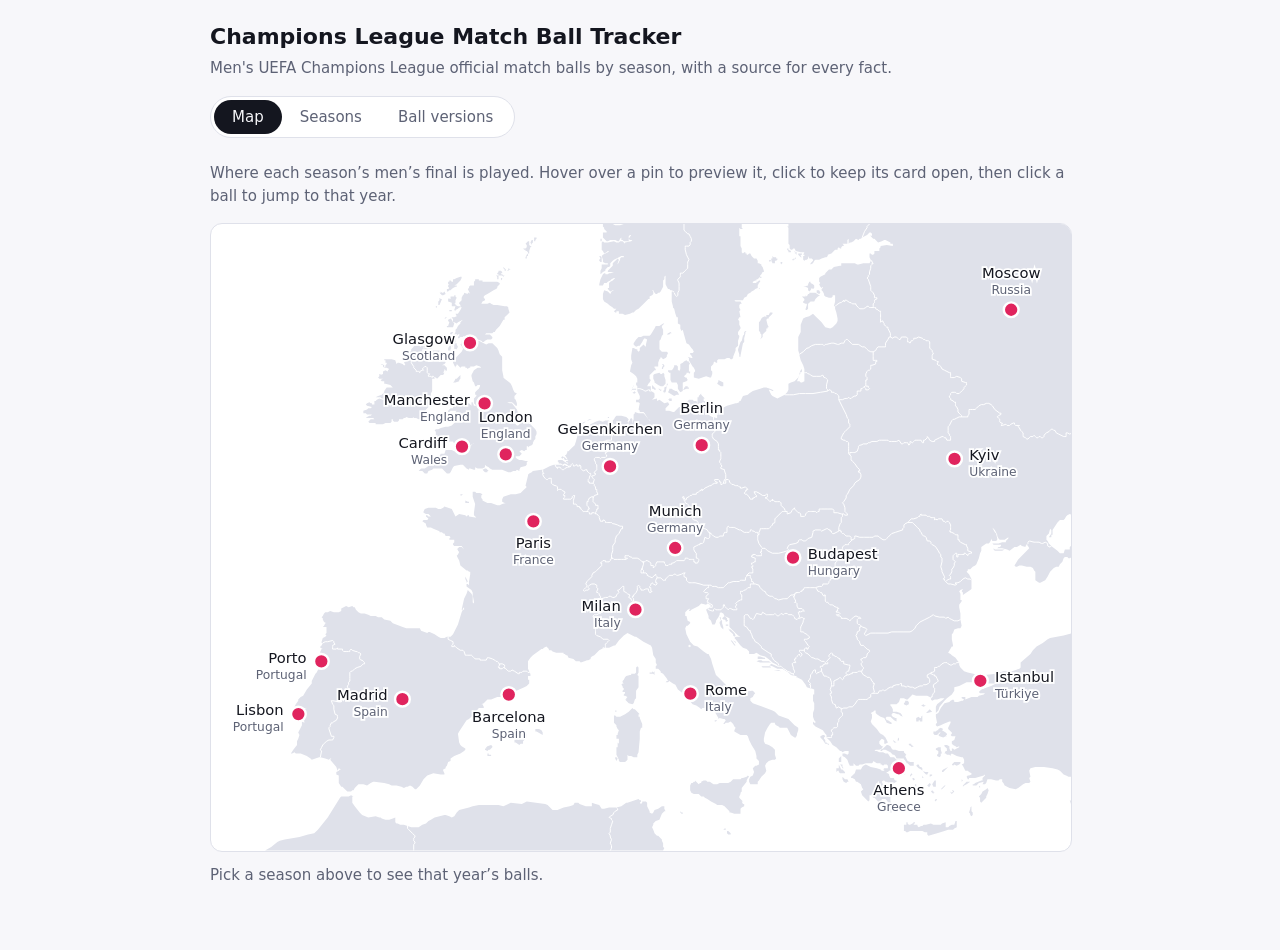
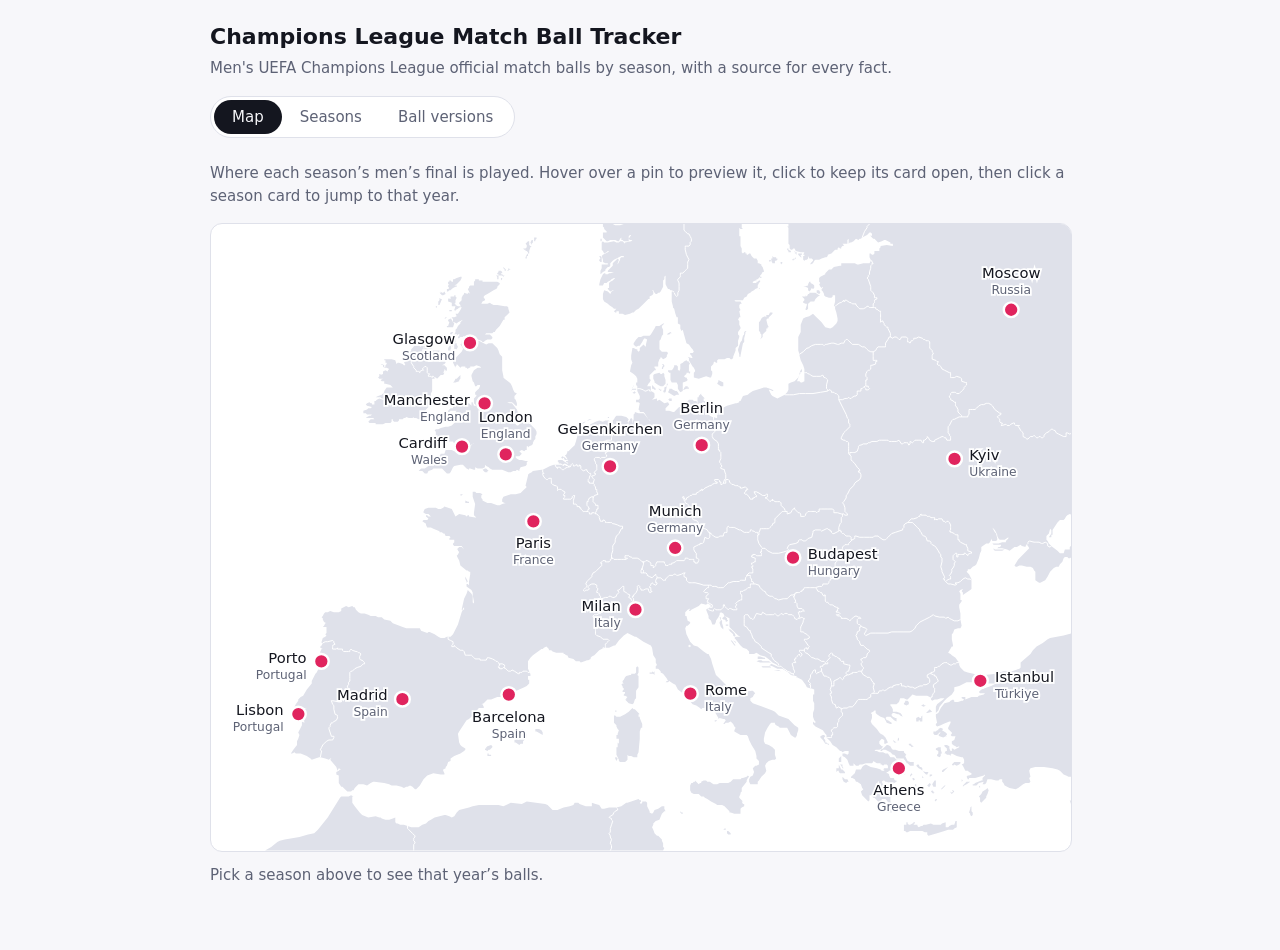
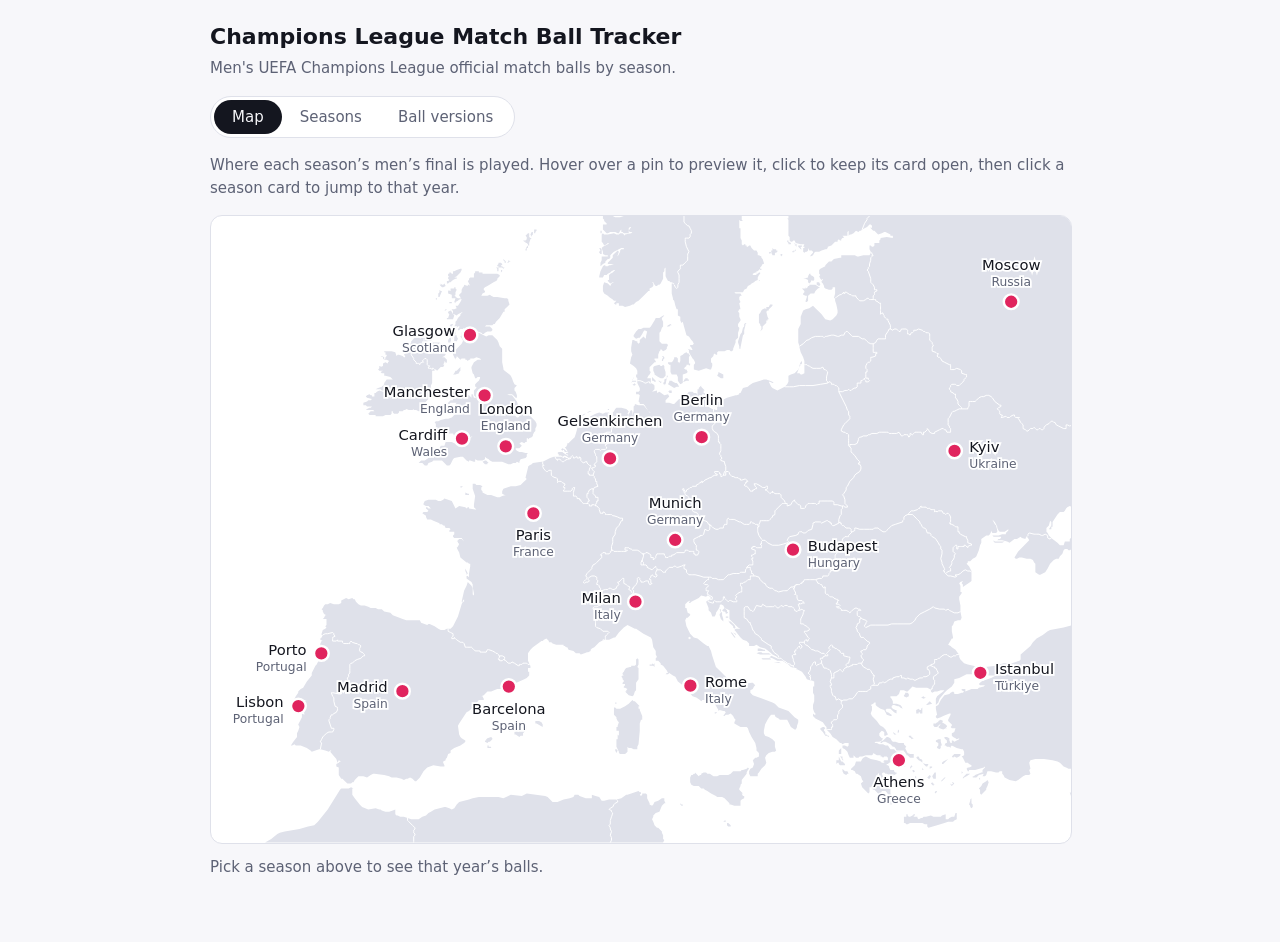
